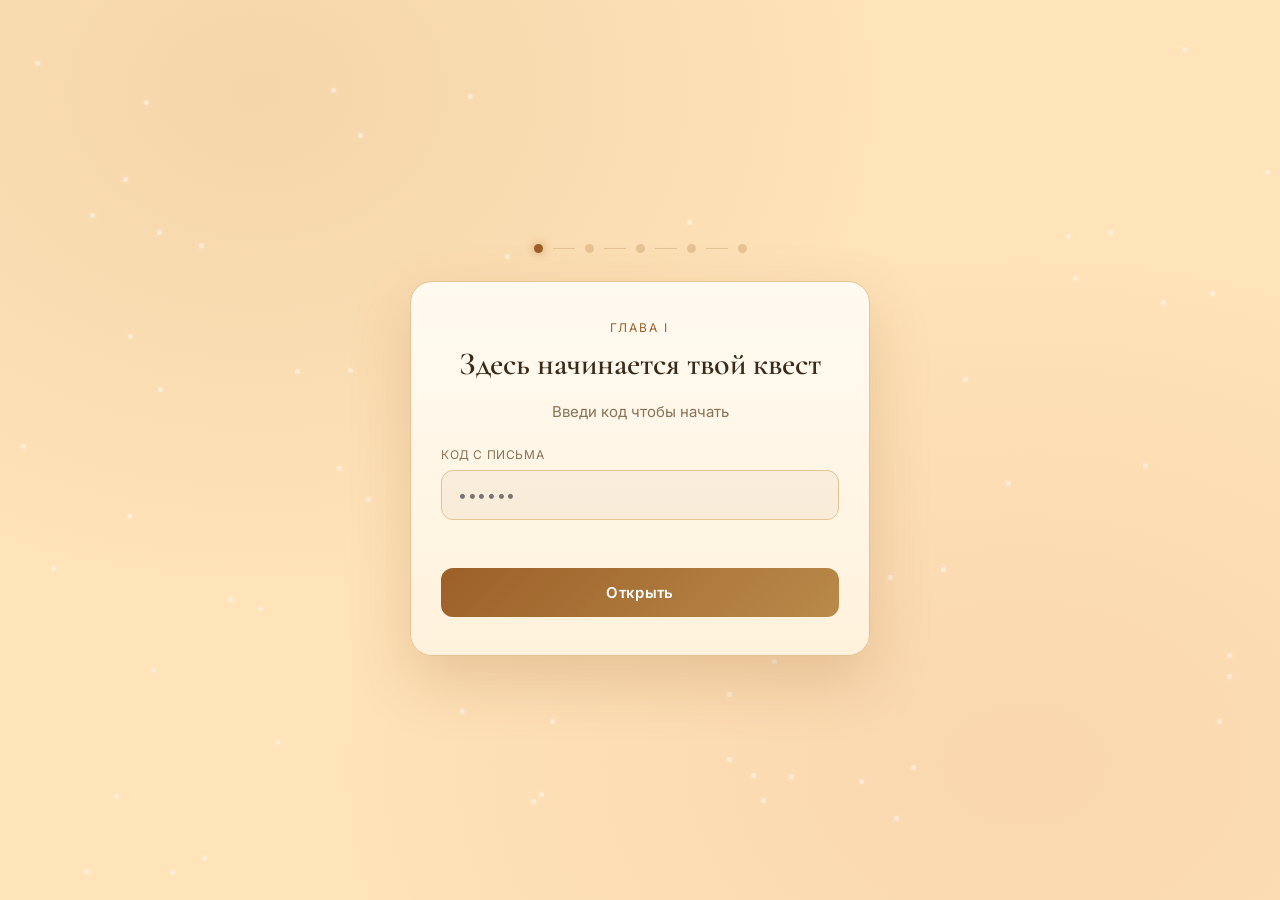
==== index.html @ 98036f01 "Add usedCode1 tracking and improve code verification" ====
<!DOCTYPE html>
<html lang="ru">
<head>
<meta charset="UTF-8">
<meta name="viewport" content="width=device-width, initial-scale=1.0, maximum-scale=1.0, viewport-fit=cover">
<meta name="theme-color" content="#ffe3b9">
<meta name="apple-mobile-web-app-capable" content="yes">
<meta name="apple-mobile-web-app-status-bar-style" content="default">
<meta name="format-detection" content="telephone=no">
<title>RTM gift ent</title>
<link rel="icon" type="image/png" href="d0cc9608-f3a8-438e-83e6-d7ee3111d599-removebg-preview (1).png
">
<link rel="preconnect" href="https://fonts.googleapis.com">
<link href="https://fonts.googleapis.com/css2?family=Cormorant+Garamond:ital,wght@0,500;0,600;1,500&family=Inter:wght@400;500;600&display=swap" rel="stylesheet">
<style>
:root{
  --bg-deep:#ffe3b9;
  --bg-panel:#fffaf1;
  --bg-panel-2:#fff2dc;
  --line:#e6c393;
  --gold:#9c5f28;
  --gold-soft:#7a4a1e;
  --cream:#3a2a1a;
  --rose:#c9694f;
  --muted:#8a7256;
  --error:#b8433c;
  --success:#3f8f66;
  --font-display:'Cormorant Garamond', serif;
  --font-body:'Inter', sans-serif;
}
*{margin:0;padding:0;box-sizing:border-box;}
html,body{height:100%;}
body{
  font-family:var(--font-body);
  background:
    radial-gradient(ellipse at 20% 10%, rgba(156,95,40,.10), transparent 45%),
    radial-gradient(ellipse at 80% 85%, rgba(201,105,79,.10), transparent 50%),
    var(--bg-deep);
  color:var(--cream);
  min-height:100vh;
  min-height:100dvh;
  overflow-x:hidden;
  position:relative;
  -webkit-tap-highlight-color:transparent;
  -webkit-font-smoothing:antialiased;
  overscroll-behavior-y:none;
}
.stars{ position:fixed; inset:0; pointer-events:none; z-index:0; }
.stars span{
  position:absolute; width:5px;height:5px; background:#fffaf1; border-radius:50%;
  opacity:.5; box-shadow:0 0 6px rgba(255,250,241,.9); animation:twinkle 7s ease-in-out infinite;
}
@keyframes twinkle{ 0%,100%{opacity:.2;} 50%{opacity:.95;} }
.stage{
  position:relative; z-index:1; min-height:100vh; min-height:100dvh;
  display:flex; flex-direction:column; align-items:center; justify-content:center;
  padding:calc(32px + env(safe-area-inset-top)) calc(18px + env(safe-area-inset-right))
          calc(32px + env(safe-area-inset-bottom)) calc(18px + env(safe-area-inset-left));
}
.screen{
  width:100%; max-width:460px; display:none; opacity:0; transform:translateY(14px);
  transition:opacity .5s ease, transform .5s ease;
}
.screen.active{ display:block; opacity:1; transform:translateY(0); }
.card{
  background:linear-gradient(180deg, var(--bg-panel), var(--bg-panel-2));
  border:1px solid var(--line); border-radius:22px; padding:38px 30px; text-align:center;
  box-shadow:0 25px 60px rgba(156,95,40,.22);
}
.eyebrow{
  font-family:var(--font-body); font-size:12px; letter-spacing:.18em; text-transform:uppercase;
  color:var(--gold); margin-bottom:10px;
}
h1{
  font-family:var(--font-display); font-weight:600; font-size:32px; line-height:1.2;
  margin-bottom:16px; color:var(--cream);
}
p{ font-size:15px; line-height:1.65; color:var(--muted); }
.lead{ color:var(--cream); font-size:16px; margin-bottom:22px; }
.constellation{ display:flex; align-items:center; justify-content:center; gap:10px; margin-bottom:28px; }
.constellation .node{
  width:9px;height:9px; border-radius:50%; background:var(--line);
  transition:background .4s ease, box-shadow .4s ease;
}
.constellation .node.done{ background:var(--gold); box-shadow:0 0 10px rgba(156,95,40,.55); }
.constellation .link{ width:22px;height:1px; background:var(--line); transition:background .4s ease; }
.constellation .link.done{ background:var(--gold); }
.field{ margin-top:22px; text-align:left; }
label{
  display:block; font-size:12px; letter-spacing:.05em; color:var(--muted);
  margin-bottom:8px; text-transform:uppercase;
}
input[type=text]{
  width:100%; padding:14px 16px; border-radius:12px; border:1px solid var(--line);
  background:rgba(156,95,40,.06); color:var(--cream); font-family:var(--font-body);
  font-size:16px; letter-spacing:.04em; outline:none; -webkit-appearance:none; appearance:none;
  touch-action:manipulation; transition:border-color .2s ease, box-shadow .2s ease;
}
input[type=text]:focus{ border-color:var(--gold); box-shadow:0 0 0 3px rgba(156,95,40,.18); }
input[type=text].shake{ animation:shake .4s ease; border-color:var(--error); }
@keyframes shake{ 0%,100%{transform:translateX(0);} 25%{transform:translateX(-6px);} 75%{transform:translateX(6px);} }
.hint-error{ margin-top:10px; font-size:13px; color:var(--error); min-height:16px; }
button{
  width:100%; padding:15px; margin-top:22px; border:none; border-radius:12px;
  font-family:var(--font-body); font-weight:600; font-size:15px; letter-spacing:.02em; cursor:pointer;
  -webkit-appearance:none; appearance:none; touch-action:manipulation;
  background:linear-gradient(135deg, var(--gold), #b98a4a); color:#ffffff;
  transition:transform .2s ease, box-shadow .2s ease, opacity .2s ease;
}
button:active{ transform:scale(.98); }
@media (hover:hover) and (pointer:fine){
  button:hover{ transform:translateY(-1px); box-shadow:0 10px 24px rgba(156,95,40,.22); }
}
button:disabled{ opacity:.4; cursor:not-allowed; transform:none; box-shadow:none; }
button.ghost{ background:transparent; border:1px solid var(--line); color:var(--muted); font-weight:500; }
@media (hover:hover) and (pointer:fine){
  button.ghost:hover{ border-color:var(--gold); color:var(--gold-soft); box-shadow:none; }
}
button.text-link{
  width:auto; background:none; padding:6px 0; margin-top:14px; font-size:12px;
  letter-spacing:.05em; text-transform:uppercase; color:var(--muted);
  text-decoration:underline; text-underline-offset:3px;
}
@media (hover:hover) and (pointer:fine){
  button.text-link:hover{ color:var(--gold-soft); transform:none; box-shadow:none; }
}
.question{ text-align:left; margin-top:22px; padding-top:18px; border-top:1px solid var(--line); }
.question:first-of-type{ border-top:none; padding-top:0; }
.question .q-text{ font-family:var(--font-display); font-size:19px; color:var(--cream); margin-bottom:12px; }
.option{
  display:flex; align-items:center; gap:10px; padding:13px 14px; border-radius:10px;
  border:1px solid var(--line); margin-bottom:8px; cursor:pointer; touch-action:manipulation;
  transition:border-color .2s ease, background .2s ease;
}
@media (hover:hover) and (pointer:fine){ .option:hover{ border-color:var(--gold); } }
.option input{ accent-color:var(--gold); width:19px; height:19px; flex-shrink:0; }
.option.selected{ border-color:var(--gold); background:rgba(156,95,40,.10); }
.option span{ font-size:14px; color:var(--cream); }
.timer{ display:flex; justify-content:center; gap:14px; margin:26px 0 6px; }
.timer .unit{ min-width:64px; }
.timer .num{
  font-family:var(--font-display); font-size:34px; color:var(--gold-soft); font-variant-numeric:tabular-nums;
}
.timer .label{
  font-size:10px; letter-spacing:.1em; text-transform:uppercase; color:var(--muted); margin-top:2px;
}
.admin-toggle{ margin-top:26px; padding-top:18px; border-top:1px solid var(--line); }
.score-badge{
  display:inline-block; margin:6px 0 18px; padding:6px 16px; border-radius:999px;
  border:1px solid var(--gold); color:var(--gold-soft); font-size:13px; letter-spacing:.04em;
}
.hidden{display:none !important;}
.footnote{ margin-top:18px; font-size:11px; color:var(--line); }

.achv-counter{
  position:fixed; top:calc(14px + env(safe-area-inset-top)); right:14px; z-index:5;
  display:flex; align-items:center; gap:6px; padding:7px 13px; border-radius:999px;
  background:rgba(255,250,241,.75); border:1px solid var(--line); backdrop-filter:blur(6px);
  font-size:12px; letter-spacing:.03em; color:var(--gold-soft); font-weight:600;
  box-shadow:0 6px 18px rgba(156,95,40,.14); opacity:0; transform:translateY(-6px);
  transition:opacity .4s ease, transform .4s ease; cursor:pointer; touch-action:manipulation;
}
.achv-counter.show{ opacity:1; transform:translateY(0); }
@media (hover:hover) and (pointer:fine){ .achv-counter:hover{ border-color:var(--gold); } }
.achv-overlay{
  position:fixed; inset:0; z-index:50; display:flex; align-items:center; justify-content:center;
  padding:20px calc(20px + env(safe-area-inset-right)) calc(20px + env(safe-area-inset-bottom)) calc(20px + env(safe-area-inset-left));
  background:rgba(20,12,4,.6); backdrop-filter:blur(4px); opacity:0; pointer-events:none;
  transition:opacity .4s ease;
}
.achv-overlay.active{ opacity:1; pointer-events:auto; }
.achv-card{
  width:100%; max-width:360px; background:linear-gradient(180deg, var(--bg-panel), var(--bg-panel-2));
  border:1px solid var(--line); border-radius:24px; padding:24px 22px 28px; text-align:center;
  box-shadow:0 35px 80px rgba(0,0,0,.4); transform:scale(.35) translateY(70px) rotate(-8deg); opacity:0;
  transition:transform .65s cubic-bezier(.34,1.56,.64,1), opacity .5s ease; max-height:88vh; overflow-y:auto;
}
.achv-overlay.active .achv-card{ transform:scale(1) translateY(0) rotate(0deg); opacity:1; }
.achv-photo-wrap{
  width:100%; border-radius:16px; overflow:hidden; border:1px solid var(--line); margin-bottom:16px;
  box-shadow:0 14px 34px rgba(156,95,40,.28); transform:scale(1.08);
  animation:achvPhotoIn .7s cubic-bezier(.34,1.56,.64,1) .15s both;
}
@keyframes achvPhotoIn{ 0%{transform:scale(1.3); filter:brightness(1.4);} 100%{transform:scale(1); filter:brightness(1);} }
.achv-photo-wrap img{ width:100%; display:block; }
.achv-icon{ font-size:46px; margin-bottom:10px; animation:achvPop .7s cubic-bezier(.34,1.56,.64,1) .15s both; }
@keyframes achvPop{
  0%{transform:scale(0) rotate(-25deg); opacity:0;}
  60%{transform:scale(1.25) rotate(10deg); opacity:1;}
  100%{transform:scale(1) rotate(0); opacity:1;}
}
.achv-eyebrow{ font-size:11px; letter-spacing:.18em; text-transform:uppercase; color:var(--gold); margin-bottom:8px; }
.achv-title{ font-family:var(--font-display); font-weight:600; font-size:24px; color:var(--cream); margin-bottom:10px; }
.achv-desc{ font-size:14px; line-height:1.6; color:var(--muted); margin-bottom:4px; }
.achv-card button{ margin-top:20px; }
.achv-gallery-card{
  width:100%; max-width:400px; background:linear-gradient(180deg, var(--bg-panel), var(--bg-panel-2));
  border:1px solid var(--line); border-radius:24px; padding:26px 22px 22px; text-align:left;
  box-shadow:0 35px 80px rgba(0,0,0,.4); transform:scale(.9) translateY(20px); opacity:0;
  transition:transform .4s cubic-bezier(.34,1.56,.64,1), opacity .35s ease; max-height:85vh; overflow-y:auto;
}
.achv-overlay.active .achv-gallery-card{ transform:scale(1) translateY(0); opacity:1; }
.achv-gallery-head{ text-align:center; margin-bottom:18px; }
.achv-gallery-head .achv-eyebrow{ margin-bottom:6px; }
.achv-gallery-head h2{ font-family:var(--font-display); font-weight:600; font-size:24px; color:var(--cream); }
.achv-gallery-list{ display:flex; flex-direction:column; gap:10px; }
.achv-row{
  display:flex; align-items:center; gap:13px; padding:12px 13px; border-radius:14px;
  border:1px solid var(--line); background:rgba(156,95,40,.05);
}
.achv-row.locked{ opacity:.5; }
.achv-row-media{
  width:46px; height:46px; border-radius:12px; flex-shrink:0; display:flex; align-items:center;
  justify-content:center; font-size:22px; background:rgba(156,95,40,.10); border:1px solid var(--line);
  overflow:hidden;
}
.achv-row-media img{ width:100%; height:100%; object-fit:cover; }
.achv-row-text{ flex:1; min-width:0; }
.achv-row-title{ font-size:14px; font-weight:600; color:var(--cream); margin-bottom:2px; }
.achv-row-desc{ font-size:12px; line-height:1.4; color:var(--muted); }
.achv-row-check{ font-size:16px; flex-shrink:0; }
.achv-gallery-card button{ margin-top:20px; }

@media (max-width:400px){
  .card{ padding:30px 20px; }
  .stage{
    padding-left:calc(12px + env(safe-area-inset-left));
    padding-right:calc(12px + env(safe-area-inset-right));
  }
  h1{ font-size:27px; }
  .timer{ gap:8px; }
  .timer .unit{ min-width:52px; }
  .timer .num{ font-size:27px; }
}
@supports (padding: max(0px)){
  .stage{ padding-bottom:max(32px, calc(24px + env(safe-area-inset-bottom))); }
}
</style>
</head>
<body>

<div class="stars" id="stars"></div>

<div class="achv-counter" id="achv-counter" onclick="openAchvGallery()">🏆 <span id="achv-counter-text">0/4</span></div>

<div class="achv-overlay" id="achv-overlay">
  <div class="achv-card">
    <div class="achv-eyebrow">Ачивка получена</div>
    <div class="achv-photo-wrap hidden" id="achv-photo-wrap">
      <img id="achv-photo" src="" alt="">
    </div>
    <div class="achv-icon hidden" id="achv-icon"></div>
    <div class="achv-title" id="achv-title"></div>
    <div class="achv-desc" id="achv-desc"></div>
    <button onclick="continueAchievement()">Продолжить</button>
  </div>
</div>

<div class="achv-overlay" id="achv-gallery-overlay">
  <div class="achv-gallery-card">
    <div class="achv-gallery-head">
      <div class="achv-eyebrow">Твои ачивки</div>
      <h2 id="achv-gallery-count">0 из 4</h2>
    </div>
    <div class="achv-gallery-list" id="achv-gallery-list"></div>
    <button class="ghost" onclick="closeAchvGallery()">Закрыть</button>
  </div>
</div>

<div class="stage">

  <div class="constellation" id="constellation"></div>

  <div class="screen" id="screen-code1">
    <div class="card">
      <div class="eyebrow">Глава I</div>
      <h1>Здесь начинается твой квест</h1>
      <p>Введи код чтобы начать</p>
      <div class="field">
        <label for="input-code1">КОД С ПИСЬМА</label>
        <input type="text" id="input-code1" autocomplete="off" placeholder="••••••">
      </div>
      <div class="hint-error" id="error-code1"></div>
      <button onclick="submitCode1()">Открыть</button>
    </div>
  </div>

  <div class="screen" id="screen-quiz1">
    <div class="card">
      <div class="eyebrow">Глава II</div>
      <h1>Первое испытание</h1>
      <p class="lead">Отвечай честно — вселенная считает.</p>
      <div id="quiz1-questions"></div>
      <div class="hint-error" id="error-quiz1"></div>
      <button id="quiz1-submit-btn" onclick="submitQuiz('quiz1')">Ответить</button>
    </div>
  </div>

  <div class="screen" id="screen-quiz1-fail">
    <div class="card">
      <div class="eyebrow">Глава II · Итог</div>
      <h1>Почти получилось</h1>
      <div class="score-badge" id="quiz1-score-fail"></div>
      <p>Судьба любит настойчивых. Попробуй ещё раз.</p>
      <button onclick="retryQuiz('quiz1')">Попробовать снова</button>
    </div>
  </div>

  <div class="screen" id="screen-quiz1-success">
    <div class="card">
      <div class="eyebrow">Глава III</div>
      <h1>Ты справилась ✨</h1>
      <div class="score-badge" id="quiz1-score-success"></div>
      <p id="gift1-text">Первый подарок уже твой. Загляни в [СЮДА ОПИСАНИЕ ПЕРВОГО ПОДАРКА].</p>
      <div class="field">
        <label for="input-code2">Хочешь узнать, что дальше? Введи второй код</label>
        <input type="text" id="input-code2" autocomplete="off" placeholder="••••••">
      </div>
      <div class="hint-error" id="error-code2"></div>
      <button onclick="submitCode2()">Продолжить</button>
    </div>
  </div>

  <div class="screen" id="screen-lock">
    <div class="card">
      <div class="eyebrow">Глава IV</div>
      <h1>Второй подарок ждёт своего часа</h1>
      <p>Время — тоже часть подарка. Возвращайся, когда звёзды сойдутся:</p>
      <div class="timer" id="timer">
        <div class="unit"><div class="num" id="t-days">00</div><div class="label">дней</div></div>
        <div class="unit"><div class="num" id="t-hours">00</div><div class="label">часов</div></div>
        <div class="unit"><div class="num" id="t-min">00</div><div class="label">минут</div></div>
        <div class="unit"><div class="num" id="t-sec">00</div><div class="label">секунд</div></div>
      </div>
      <div class="admin-toggle">
        <button class="text-link" onclick="toggleAdminField()">У меня есть особый код</button>
        <div id="admin-field" class="hidden">
          <div class="field">
            <input type="text" id="input-admin" autocomplete="off" placeholder="Особый код">
          </div>
          <div class="hint-error" id="error-admin"></div>
          <button class="ghost" onclick="submitAdmin()">Снять блокировку</button>
        </div>
      </div>
    </div>
  </div>

  <div class="screen" id="screen-quiz2">
    <div class="card">
      <div class="eyebrow">Глава V</div>
      <h1>Финальное испытание</h1>
      <p class="lead">Последний шаг перед финалом.</p>
      <div id="quiz2-questions"></div>
      <div class="hint-error" id="error-quiz2"></div>
      <button id="quiz2-submit-btn" onclick="submitQuiz('quiz2')">Ответить</button>
    </div>
  </div>

  <div class="screen" id="screen-quiz2-fail">
    <div class="card">
      <div class="eyebrow">Глава V · Итог</div>
      <h1>Ещё чуть-чуть</h1>
      <div class="score-badge" id="quiz2-score-fail"></div>
      <p>Финал уже так близко. Попробуй снова.</p>
      <button onclick="retryQuiz('quiz2')">Попробовать снова</button>
    </div>
  </div>

  <div class="screen" id="screen-final">
    <div class="card">
      <div class="eyebrow">Финал</div>
      <h1>С юбилеем, любовь моя 🤍</h1>
      <div class="score-badge" id="quiz2-score-final"></div>
      <p id="gift2-text">[СЮДА ОПИСАНИЕ ВТОРОГО ПОДАРКА — что она получает и где его найти]</p>
      <p class="footnote">Квест пройден полностью.</p>
    </div>
  </div>

</div>

<script>
const CONFIG = {
  CODE1: ["rT7iuX", "pG2clH", "zW8xwC", "qW1wcU","1"],
  CODE2: "2",
  ADMIN_CODE: "boobs",
  PASS_THRESHOLD: 0.8,
  LOCK_DAYS: 30,
  GIFT1_TEXT: "Первый подарок уже твой. перейди по ссылке тут будет ссылка на видеоподсказку].",
  GIFT2_TEXT: "[СЮДА ОПИСАНИЕ ВТОРОГО ПОДАРКА — что она получает и где его найти]",
  QUIZ1: [
    { q: "Мой любимый фильм?", options: ["Залечь на дно в Брюгге", "В это Вендетта", "Константин", "Скоростной поезд"], correct: 0 },
    { q: "тут я скрою вопрос от глаз вадима?", options: ["-16", "-30", "16", "30"], correct: 0 },
    { q: "ПЛЕЙСХОЛДЕ", options: ["ПЛЕЙСХОЛДЕР A", "ПЛЕЙСХОЛДЕР B", "ПЛЕЙСХОЛДЕР C", "ПЛЕЙСХОЛДЕР D"], correct: 0 },
    { q: "ПЛЕЙСХОЛД", options: ["ПЛЕЙСХОЛДЕР A", "ПЛЕЙСХОЛДЕР B", "ПЛЕЙСХОЛДЕР C", "ПЛЕЙСХОЛДЕР D"], correct: 0 },
    { q: "ПЛЕЙСХОЛ", options: ["ПЛЕЙСХОЛДЕР A", "ПЛЕЙСХОЛДЕР B", "ПЛЕЙСХОЛДЕР C", "ПЛЕЙСХОЛДЕР D"], correct: 0 }
  ],
  QUIZ2: [
    { q: "ПЛЕЙСХО?", options: ["ПЛЕЙСХОЛДЕР A", "ПЛЕЙСХОЛДЕР B", "ПЛЕЙСХОЛДЕР C", "ПЛЕЙСХОЛДЕР D"], correct: 0 },
    { q: "ПЛЕЙСХОР?", options: ["ПЛЕЙСХОЛДЕР A", "ПЛЕЙСХОЛДЕР B", "ПЛЕЙСХОЛДЕР C", "ПЛЕЙСХОЛДЕР D"], correct: 0 },
    { q: "ПЛЕЙСХДЕР", options: ["ПЛЕЙСХОЛДЕР A", "ПЛЕЙСХОЛДЕР B", "ПЛЕЙСХОЛДЕР C", "ПЛЕЙСХОЛДЕР D"], correct: 0 }
  ]
};

// photo: путь к файлу — если указан, вместо иконки показывается фотокарточка
const ACHIEVEMENTS = {
  code1: { title: "Квест начался", desc: "Ты нашла первый секретный код и открыла дверь в историю", icon: "💌", photo: "photo1.jpg" },
  quiz1: { title: "Испытание пройдено", desc: "Первый тест позади — вселенная впечатлена", icon: "🧠", photo: "photo2.jpg" },
  code2: { title: "Второй код найден", desc: "Путь ко второму подарку открыт", icon: "🔑", photo: "photo3.jpg" },
  quiz2: { title: "Финальное испытание", desc: "Ты прошла квест до самого конца", icon: "👑", photo: "" }
};
const ACHV_ORDER = ["code1","quiz1","code2","quiz2"];

(function initStars(){
  const wrap = document.getElementById('stars');
  const count = window.innerWidth < 500 ? 40 : 70;
  for(let i=0;i<count;i++){
    const s = document.createElement('span');
    s.style.left = Math.random()*100 + '%';
    s.style.top = Math.random()*100 + '%';
    s.style.animationDelay = (Math.random()*4) + 's';
    wrap.appendChild(s);
  }
})();

const STORAGE_KEY = 'rtm_gift_state_v1';
function loadState(){
  try{
    const raw = localStorage.getItem(STORAGE_KEY);
    if(!raw) return defaultState();
    return Object.assign(defaultState(), JSON.parse(raw));
  }catch(e){ return defaultState(); }
}
function defaultState(){
  return {
    code1Verified:false, quiz1Passed:false, quiz1LastScore:null,
    code2Verified:false, unlockTimestamp:null, adminOverride:false,
    quiz2Passed:false, quiz2LastScore:null,
    usedCode1:null,
    achievements:{ code1:false, quiz1:false, code2:false, quiz2:false }
  };
}
function saveState(state){ localStorage.setItem(STORAGE_KEY, JSON.stringify(state)); }
let state = loadState();

(function checkResetParam(){
  const params = new URLSearchParams(window.location.search);
  if(params.get('reset') === '1'){
    localStorage.removeItem(STORAGE_KEY);
    state = defaultState();
    window.history.replaceState({}, '', window.location.pathname);
  }
})();

const SCREENS = ['screen-code1','screen-quiz1','screen-quiz1-fail','screen-quiz1-success',
                  'screen-lock','screen-quiz2','screen-quiz2-fail','screen-final'];
function showScreen(id){
  SCREENS.forEach(s=>{ document.getElementById(s).classList.remove('active'); });
  document.getElementById(id).classList.add('active');
}
function stageIndex(){
  if(!state.code1Verified) return 0;
  if(!state.quiz1Passed) return 1;
  if(!state.code2Verified) return 2;
  if(!isUnlocked()) return 3;
  if(!state.quiz2Passed) return 4;
  return 5;
}
function renderConstellation(){
  const total = 5;
  const done = stageIndex();
  const el = document.getElementById('constellation');
  el.innerHTML = '';
  for(let i=0;i<total;i++){
    const node = document.createElement('div');
    node.className = 'node' + (i < done ? ' done' : (i===done ? ' done' : ''));
    el.appendChild(node);
    if(i < total-1){
      const link = document.createElement('div');
      link.className = 'link' + (i < done ? ' done' : '');
      el.appendChild(link);
    }
  }
}
function isUnlocked(){
  if(state.adminOverride) return true;
  if(!state.unlockTimestamp) return false;
  return Date.now() >= state.unlockTimestamp;
}
function render(){
  renderConstellation();
  const idx = stageIndex();
  if(idx === 0){ showScreen('screen-code1'); }
  else if(idx === 1){ buildQuiz('quiz1', CONFIG.QUIZ1, 'quiz1-questions'); showScreen('screen-quiz1'); }
  else if(idx === 2){
    document.getElementById('quiz1-score-success').textContent = 'Результат: ' + Math.round(state.quiz1LastScore*100) + '%';
    document.getElementById('gift1-text').textContent = CONFIG.GIFT1_TEXT;
    showScreen('screen-quiz1-success');
  } else if(idx === 3){ showScreen('screen-lock'); startTimerLoop(); }
  else if(idx === 4){ buildQuiz('quiz2', CONFIG.QUIZ2, 'quiz2-questions'); showScreen('screen-quiz2'); }
  else if(idx === 5){
    document.getElementById('quiz2-score-final').textContent = 'Результат: ' + Math.round(state.quiz2LastScore*100) + '%';
    document.getElementById('gift2-text').textContent = CONFIG.GIFT2_TEXT;
    showScreen('screen-final');
  }
}

function normalize(v){ return (v||'').trim().toLowerCase(); }

function submitCode1(){
  const input = document.getElementById('input-code1');
  const errorEl = document.getElementById('error-code1');
  const validCodes = CONFIG.CODE1.map(normalize);
  const typed = normalize(input.value);
  if(validCodes.includes(typed)){
    state.code1Verified = true;
    state.usedCode1 = typed;
    saveState(state);
    errorEl.textContent = '';
    unlockAndShow('code1', render);
  } else {
    errorEl.textContent = 'Неверный код. Попробуй ещё раз.';
    input.classList.remove('shake');
    void input.offsetWidth;
    input.classList.add('shake');
  }
}

function submitCode2(){
  const input = document.getElementById('input-code2');
  const errorEl = document.getElementById('error-code2');
  const typed = normalize(input.value);
  const validCodes = CONFIG.CODE1.map(normalize).filter(c => c !== state.usedCode1);
  if(validCodes.includes(typed)){
    state.code2Verified = true;
    if(!state.unlockTimestamp){ state.unlockTimestamp = Date.now() + CONFIG.LOCK_DAYS*24*60*60*1000; }
    saveState(state);
    errorEl.textContent = '';
    unlockAndShow('code2', render);
  } else {
    errorEl.textContent = 'Неверный код. Попробуй ещё раз.';
    input.classList.remove('shake');
    void input.offsetWidth;
    input.classList.add('shake');
  }
}

let quizProgress = { quiz1: 0, quiz2: 0 };
let quizAnswers  = { quiz1: {}, quiz2: {} };

function buildQuiz(key, questions, containerId){
  const container = document.getElementById(containerId);
  container.innerHTML = '';
  const qi = quizProgress[key];
  const item = questions[qi];
  const qDiv = document.createElement('div');
  qDiv.className = 'question';
  const qText = document.createElement('div');
  qText.className = 'q-text';
  qText.textContent = 'Вопрос ' + (qi+1) + ' из ' + questions.length + '. ' + item.q;
  qDiv.appendChild(qText);
  item.options.forEach((opt, oi)=>{
    const label = document.createElement('label');
    label.className = 'option';
    if(quizAnswers[key][qi] === oi) label.classList.add('selected');
    label.innerHTML =
      '<input type="radio" name="'+key+'-q'+qi+'" value="'+oi+'"' +
      (quizAnswers[key][qi] === oi ? ' checked' : '') +
      '> <span>'+opt+'</span>';
    label.querySelector('input').addEventListener('change', ()=>{
      qDiv.querySelectorAll('.option').forEach(o=>o.classList.remove('selected'));
      label.classList.add('selected');
      quizAnswers[key][qi] = oi;
    });
    qDiv.appendChild(label);
  });
  container.appendChild(qDiv);
  const btn = document.getElementById(key + '-submit-btn');
  if(btn){ btn.textContent = (qi === questions.length - 1) ? 'Ответить' : 'Далее'; }
}

function submitQuiz(key){
  const questions = key === 'quiz1' ? CONFIG.QUIZ1 : CONFIG.QUIZ2;
  const errorId = key === 'quiz1' ? 'error-quiz1' : 'error-quiz2';
  const containerId = key === 'quiz1' ? 'quiz1-questions' : 'quiz2-questions';
  const errorEl = document.getElementById(errorId);
  const qi = quizProgress[key];
  if(quizAnswers[key][qi] === undefined){
    errorEl.textContent = 'Выбери один из вариантов ответа.';
    return;
  }
  errorEl.textContent = '';
  if(qi < questions.length - 1){
    quizProgress[key] = qi + 1;
    buildQuiz(key, questions, containerId);
    return;
  }
  let correctCount = 0;
  questions.forEach((item, idx)=>{ if(quizAnswers[key][idx] === item.correct) correctCount++; });
  const score = correctCount / questions.length;
  const passed = score >= CONFIG.PASS_THRESHOLD;
  if(key === 'quiz1'){
    state.quiz1LastScore = score;
    if(passed){ state.quiz1Passed = true; saveState(state); unlockAndShow('quiz1', render); }
    else {
      saveState(state);
      document.getElementById('quiz1-score-fail').textContent =
        'Результат: ' + Math.round(score*100) + '%  (нужно ' + Math.round(CONFIG.PASS_THRESHOLD*100) + '%)';
      showScreen('screen-quiz1-fail');
    }
  } else {
    state.quiz2LastScore = score;
    if(passed){ state.quiz2Passed = true; saveState(state); unlockAndShow('quiz2', render); }
    else {
      saveState(state);
      document.getElementById('quiz2-score-fail').textContent =
        'Результат: ' + Math.round(score*100) + '%  (нужно ' + Math.round(CONFIG.PASS_THRESHOLD*100) + '%)';
      showScreen('screen-quiz2-fail');
    }
  }
}

function retryQuiz(key){
  quizProgress[key] = 0;
  quizAnswers[key] = {};
  if(key === 'quiz1'){ buildQuiz('quiz1', CONFIG.QUIZ1, 'quiz1-questions'); showScreen('screen-quiz1'); }
  else { buildQuiz('quiz2', CONFIG.QUIZ2, 'quiz2-questions'); showScreen('screen-quiz2'); }
}

let timerInterval = null;
function startTimerLoop(){
  if(timerInterval) clearInterval(timerInterval);
  updateTimer();
  timerInterval = setInterval(()=>{
    updateTimer();
    if(isUnlocked()){ clearInterval(timerInterval); render(); }
  }, 1000);
}
function updateTimer(){
  const remaining = Math.max(0, state.unlockTimestamp - Date.now());
  const days = Math.floor(remaining / 86400000);
  const hours = Math.floor((remaining % 86400000) / 3600000);
  const mins = Math.floor((remaining % 3600000) / 60000);
  const secs = Math.floor((remaining % 60000) / 1000);
  document.getElementById('t-days').textContent = String(days).padStart(2,'0');
  document.getElementById('t-hours').textContent = String(hours).padStart(2,'0');
  document.getElementById('t-min').textContent = String(mins).padStart(2,'0');
  document.getElementById('t-sec').textContent = String(secs).padStart(2,'0');
}

function toggleAdminField(){ document.getElementById('admin-field').classList.toggle('hidden'); }
function submitAdmin(){
  const input = document.getElementById('input-admin');
  const errorEl = document.getElementById('error-admin');
  if(normalize(input.value) === normalize(CONFIG.ADMIN_CODE)){
    state.adminOverride = true;
    saveState(state);
    if(timerInterval) clearInterval(timerInterval);
    errorEl.textContent = '';
    render();
  } else { errorEl.textContent = 'Неверный код.'; }
}

let pendingAchvContinue = null;
function updateAchvCounter(){
  const earned = ACHV_ORDER.filter(id => state.achievements[id]).length;
  document.getElementById('achv-counter-text').textContent = earned + '/' + ACHV_ORDER.length;
  document.getElementById('achv-counter').classList.toggle('show', earned > 0);
}
function showAchievement(id, onContinue){
  const def = ACHIEVEMENTS[id];
  if(!def){ if(onContinue) onContinue(); return; }
  document.getElementById('achv-title').textContent = def.title;
  document.getElementById('achv-desc').textContent = def.desc;
  const photoWrap = document.getElementById('achv-photo-wrap');
  const iconEl = document.getElementById('achv-icon');
  if(def.photo){
    document.getElementById('achv-photo').src = def.photo;
    photoWrap.classList.remove('hidden');
    iconEl.classList.add('hidden');
  } else {
    photoWrap.classList.add('hidden');
    iconEl.classList.remove('hidden');
    iconEl.textContent = def.icon;
  }
  pendingAchvContinue = onContinue;
  const overlay = document.getElementById('achv-overlay');
  overlay.classList.remove('hidden');
  requestAnimationFrame(()=>{ requestAnimationFrame(()=> overlay.classList.add('active')); });
}
function continueAchievement(){
  const overlay = document.getElementById('achv-overlay');
  overlay.classList.remove('active');
  const cb = pendingAchvContinue;
  pendingAchvContinue = null;
  setTimeout(()=>{ overlay.classList.add('hidden'); if(cb) cb(); }, 380);
}
function unlockAndShow(id, onContinue){
  const alreadyEarned = !!state.achievements[id];
  state.achievements[id] = true;
  saveState(state);
  updateAchvCounter();
  if(alreadyEarned){ if(onContinue) onContinue(); return; }
  showAchievement(id, onContinue);
}

function renderAchvGallery(){
  const list = document.getElementById('achv-gallery-list');
  list.innerHTML = '';
  ACHV_ORDER.forEach(id=>{
    const def = ACHIEVEMENTS[id];
    const earned = !!state.achievements[id];
    const row = document.createElement('div');
    row.className = 'achv-row' + (earned ? '' : ' locked');
    const media = document.createElement('div');
    media.className = 'achv-row-media';
    if(earned && def.photo){
      const img = document.createElement('img');
      img.src = def.photo;
      img.alt = '';
      media.appendChild(img);
    } else if(earned){ media.textContent = def.icon; }
    else { media.textContent = '🔒'; }
    const text = document.createElement('div');
    text.className = 'achv-row-text';
    const title = document.createElement('div');
    title.className = 'achv-row-title';
    title.textContent = earned ? def.title : '???';
    const desc = document.createElement('div');
    desc.className = 'achv-row-desc';
    desc.textContent = earned ? def.desc : 'Ещё не открыто';
    text.appendChild(title);
    text.appendChild(desc);
    const check = document.createElement('div');
    check.className = 'achv-row-check';
    check.textContent = earned ? '✅' : '';
    row.appendChild(media);
    row.appendChild(text);
    row.appendChild(check);
    list.appendChild(row);
  });
  const earnedCount = ACHV_ORDER.filter(id => state.achievements[id]).length;
  document.getElementById('achv-gallery-count').textContent = earnedCount + ' из ' + ACHV_ORDER.length;
}
function openAchvGallery(){
  renderAchvGallery();
  const overlay = document.getElementById('achv-gallery-overlay');
  overlay.classList.remove('hidden');
  requestAnimationFrame(()=>{ requestAnimationFrame(()=> overlay.classList.add('active')); });
}
function closeAchvGallery(){
  const overlay = document.getElementById('achv-gallery-overlay');
  overlay.classList.remove('active');
  setTimeout(()=> overlay.classList.add('hidden'), 350);
}

updateAchvCounter();
render();

document.addEventListener('keydown', (e)=>{
  if(e.key !== 'Enter') return;
  const active = document.activeElement;
  if(active && active.tagName === 'INPUT'){
    if(active.id === 'input-code1') submitCode1();
    if(active.id === 'input-code2') submitCode2();
    if(active.id === 'input-admin') submitAdmin();
  }
});
</script>
</body>
</html>
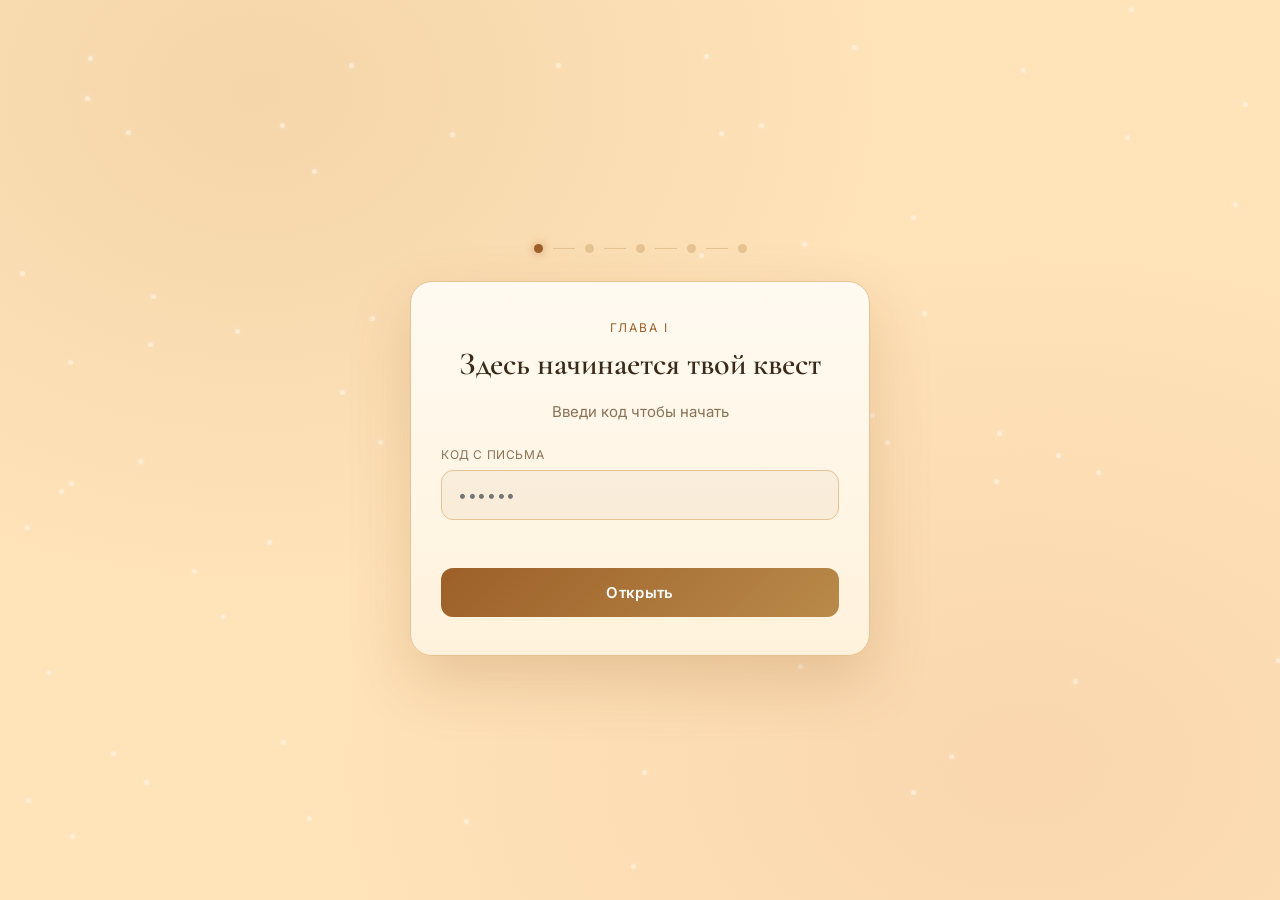
==== commit fcc1d534: "Update index.html" ====
--- a/index.html
+++ b/index.html
@@ -404,7 +404,7 @@
 // photo: путь к файлу — если указан, вместо иконки показывается фотокарточка
 const ACHIEVEMENTS = {
   code1: { title: "Квест начался", desc: "Ты нашла первый секретный код и открыла дверь в историю", icon: "💌", photo: "photo1.jpg" },
-  quiz1: { title: "Испытание пройдено", desc: "Первый тест позади — вселенная впечатлена", icon: "🧠", photo: "photo2.jpg" },
+  quiz1: { title: "Испытание пройдено", desc: "Первый тест позади — вселенная впечатлена", icon: "🧠", photo: "photo2.png" },
   code2: { title: "Второй код найден", desc: "Путь ко второму подарку открыт", icon: "🔑", photo: "photo3.jpg" },
   quiz2: { title: "Финальное испытание", desc: "Ты прошла квест до самого конца", icon: "👑", photo: "" }
 };
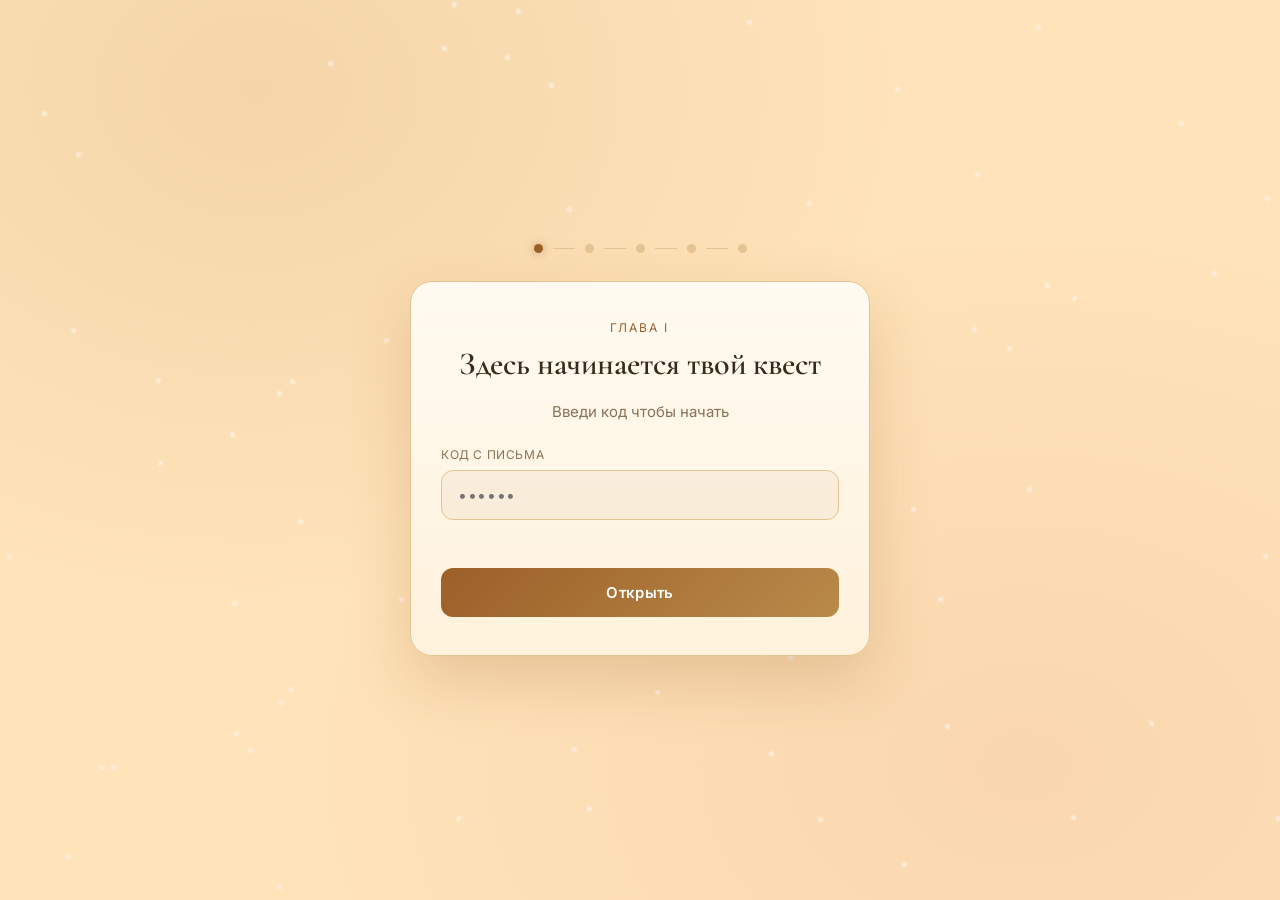
==== commit 1522a422: "Update index.html" ====
--- a/index.html
+++ b/index.html
@@ -289,6 +289,7 @@
     <div class="card">
       <div class="eyebrow">Глава II</div>
       <h1>Первое испытание</h1>
+      <a href="game.html">Мини-игра</a>
       <p class="lead">Отвечай честно — вселенная считает.</p>
       <div id="quiz1-questions"></div>
       <div class="hint-error" id="error-quiz1"></div>
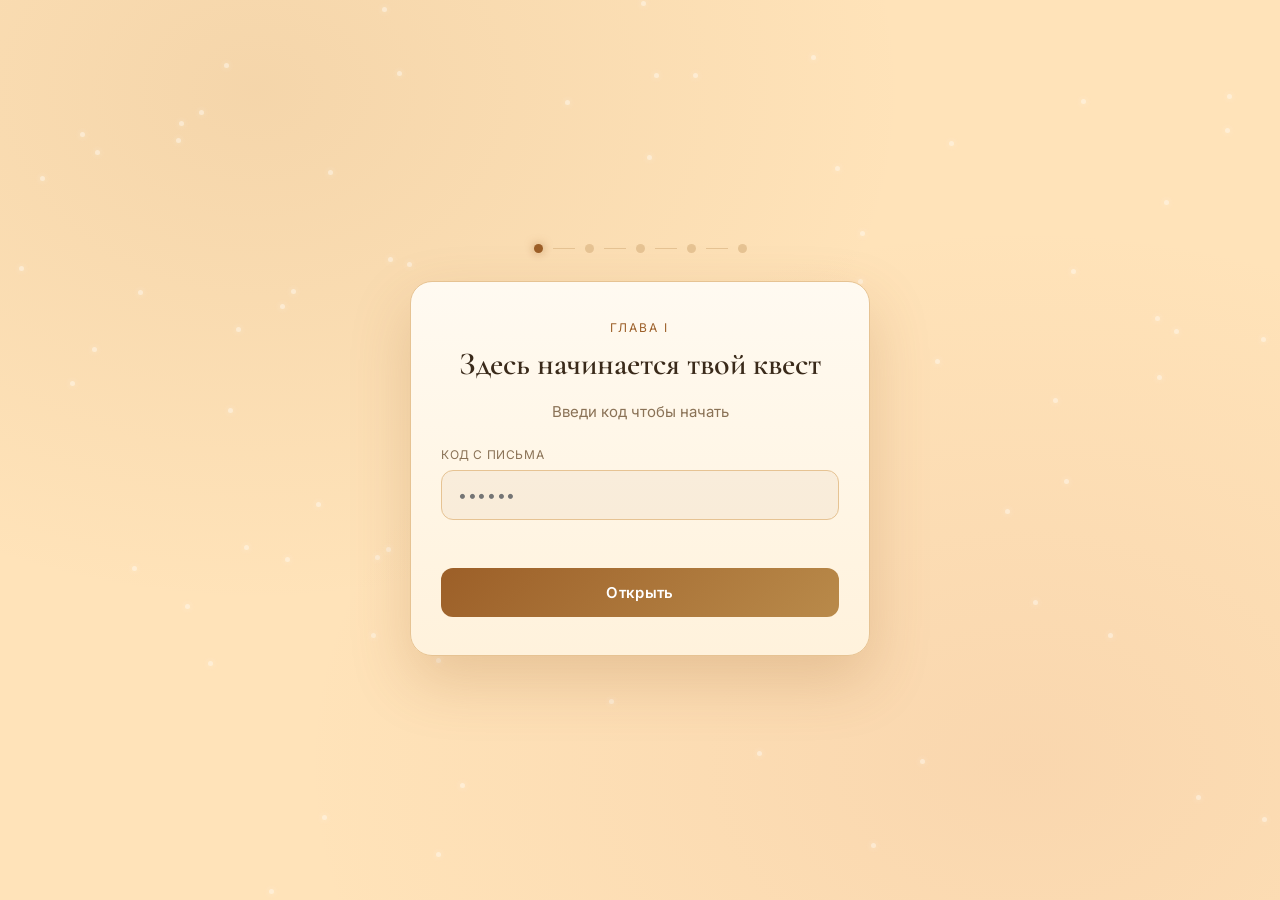
==== commit f4738744: "Update index.html" ====
--- a/index.html
+++ b/index.html
@@ -312,7 +312,7 @@
       <div class="eyebrow">Глава III</div>
       <h1>Ты справилась ✨</h1>
       <div class="score-badge" id="quiz1-score-success"></div>
-      <p id="gift1-text">Первый подарок уже твой. Загляни в [СЮДА ОПИСАНИЕ ПЕРВОГО ПОДАРКА].</p>
+      <p id="gift1-text">Первый подарок уже твой. Загляни в <a href="https://drive.google.com/file/d/1e2ZIeO3JO203kvXvqHRI49w-bcsxi8FL/view?usp=sharing">Cюда</a>.</p>
       <div class="field">
         <label for="input-code2">Хочешь узнать, что дальше? Введи второй код</label>
         <input type="text" id="input-code2" autocomplete="off" placeholder="••••••">
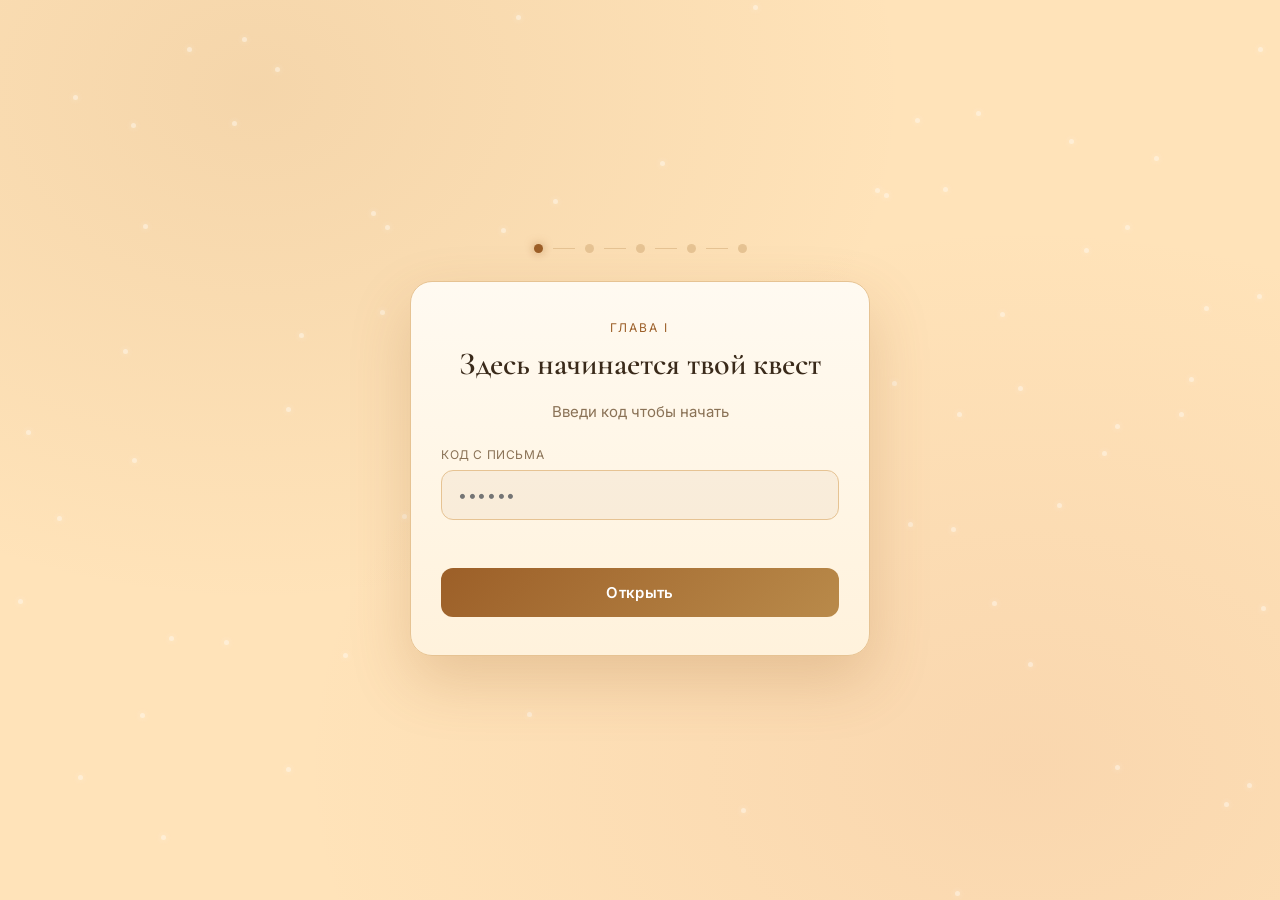
==== commit 450d508f: "Update index.html" ====
--- a/index.html
+++ b/index.html
@@ -437,6 +437,7 @@
     code2Verified:false, unlockTimestamp:null, adminOverride:false,
     quiz2Passed:false, quiz2LastScore:null,
     usedCode1:null,
+    fishingPassed:false,
     achievements:{ code1:false, quiz1:false, code2:false, quiz2:false }
   };
 }
@@ -488,7 +489,11 @@
   return Date.now() >= state.unlockTimestamp;
 }
 function render(){
-  renderConstellation();
+  renderConstellation(); // (или renderAchievementShelf — как у тебя называется, не трогай эту строку)
+  if(state.quiz1Passed && !state.fishingPassed){
+    window.location.href = 'game.html';
+    return;
+  }
   const idx = stageIndex();
   if(idx === 0){ showScreen('screen-code1'); }
   else if(idx === 1){ buildQuiz('quiz1', CONFIG.QUIZ1, 'quiz1-questions'); showScreen('screen-quiz1'); }
@@ -601,7 +606,7 @@
   const passed = score >= CONFIG.PASS_THRESHOLD;
   if(key === 'quiz1'){
     state.quiz1LastScore = score;
-    if(passed){ state.quiz1Passed = true; saveState(state); unlockAndShow('quiz1', render); }
+    if(passed){ state.quiz1Passed = true; saveState(state); unlockAndShow('quiz1', goToFishing); }
     else {
       saveState(state);
       document.getElementById('quiz1-score-fail').textContent =
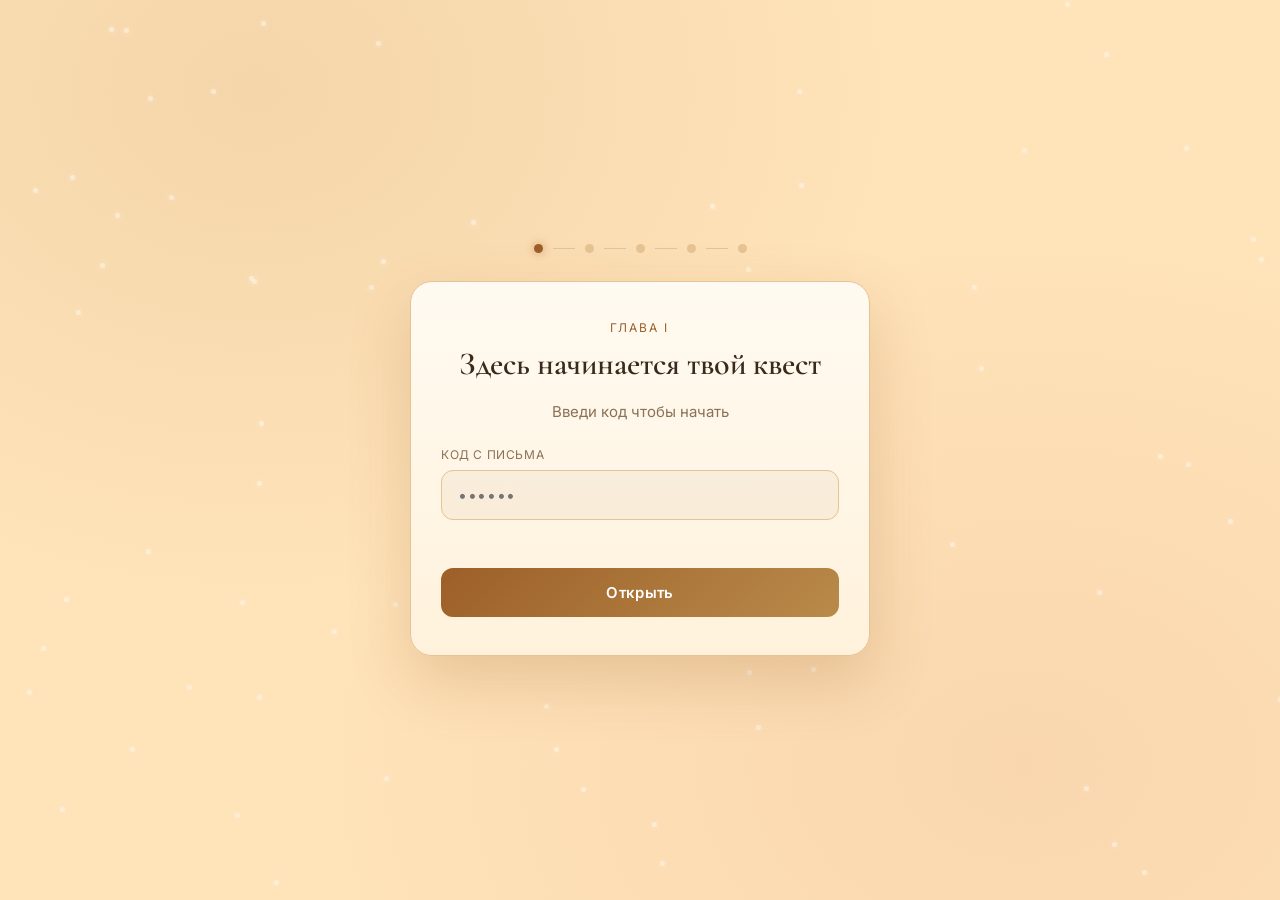
==== commit cf35a944: "Update index.html" ====
--- a/index.html
+++ b/index.html
@@ -624,7 +624,9 @@
     }
   }
 }
-
+function goToFishing(){
+  window.location.href = 'game.html';
+}
 function retryQuiz(key){
   quizProgress[key] = 0;
   quizAnswers[key] = {};
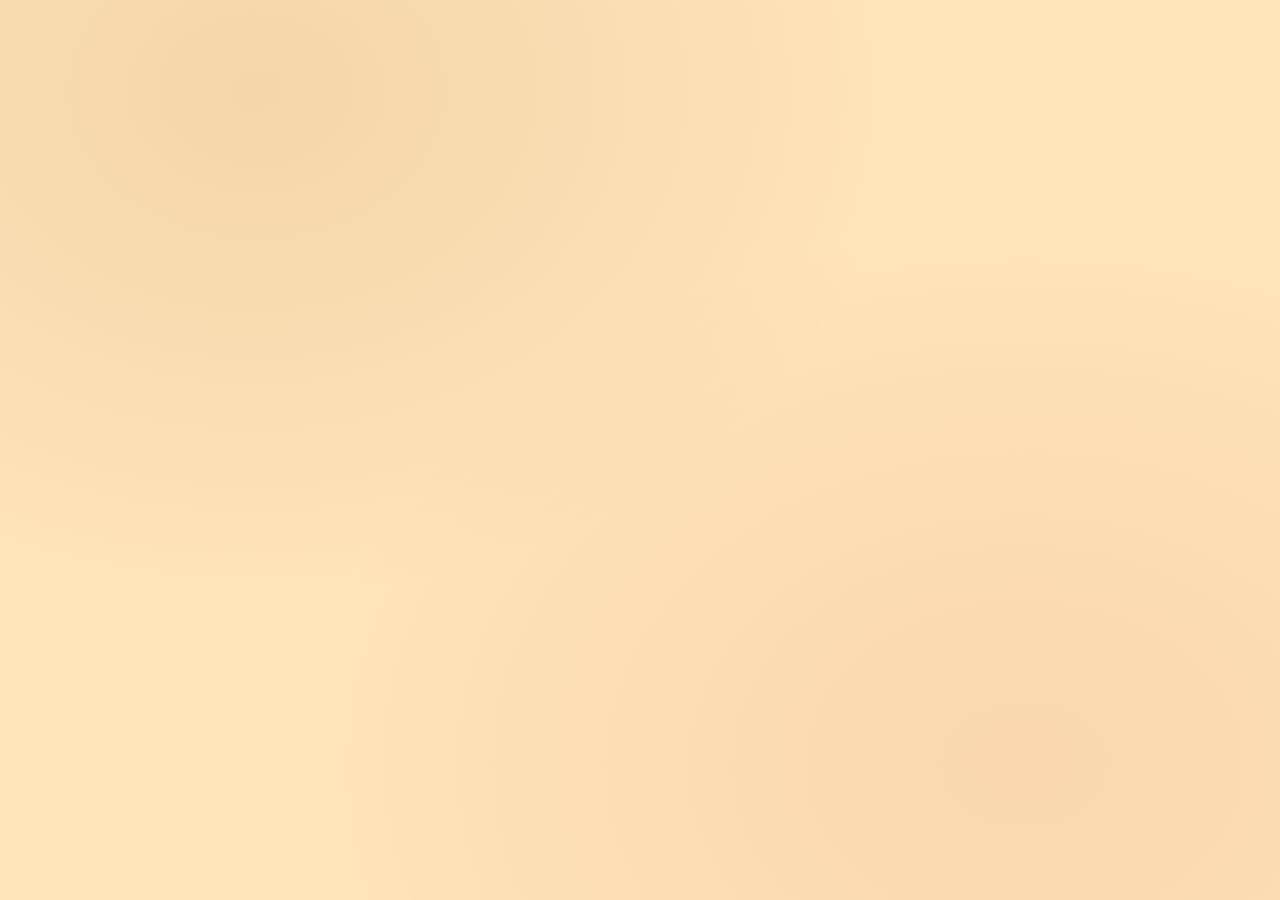
==== commit b9a22f53: "Update index.html" ====
--- a/index.html
+++ b/index.html
@@ -312,13 +312,8 @@
       <div class="eyebrow">Глава III</div>
       <h1>Ты справилась ✨</h1>
       <div class="score-badge" id="quiz1-score-success"></div>
-      <p id="gift1-text">Первый подарок уже твой. Загляни в <a href="https://drive.google.com/file/d/1e2ZIeO3JO203kvXvqHRI49w-bcsxi8FL/view?usp=sharing">Cюда</a>.</p>
-      <div class="field">
-        <label for="input-code2">Хочешь узнать, что дальше? Введи второй код</label>
-        <input type="text" id="input-code2" autocomplete="off" placeholder="••••••">
-      </div>
-      <div class="hint-error" id="error-code2"></div>
-      <button onclick="submitCode2()">Продолжить</button>
+      <p id="gift1-text">Первый подарок уже твой. Загляни в <a href="...">Cюда</a>.</p>
+      <button onclick="continueToLock()">Продолжить</button>
     </div>
   </div>
 
@@ -344,18 +339,23 @@
         </div>
       </div>
     </div>
-  </div>
-
-  <div class="screen" id="screen-quiz2">
+</div>
+
+  <div class="screen" id="screen-code2-entry">
     <div class="card">
       <div class="eyebrow">Глава V</div>
-      <h1>Финальное испытание</h1>
-      <p class="lead">Последний шаг перед финалом.</p>
-      <div id="quiz2-questions"></div>
-      <div class="hint-error" id="error-quiz2"></div>
-      <button id="quiz2-submit-btn" onclick="submitQuiz('quiz2')">Ответить</button>
-    </div>
-  </div>
+      <h1>Время пришло</h1>
+      <p>Хочешь узнать, что дальше? Введи второй код</p>
+      <div class="field">
+        <label for="input-code2">КОД</label>
+        <input type="text" id="input-code2" autocomplete="off" placeholder="••••••">
+      </div>
+      <div class="hint-error" id="error-code2"></div>
+      <button onclick="submitCode2()">Продолжить</button>
+    </div>
+  </div>
+
+  <div class="screen" id="screen-quiz2">
 
   <div class="screen" id="screen-quiz2-fail">
     <div class="card">
@@ -438,6 +438,7 @@
     quiz2Passed:false, quiz2LastScore:null,
     usedCode1:null,
     fishingPassed:false,
+    gift1Seen:false,
     achievements:{ code1:false, quiz1:false, code2:false, quiz2:false }
   };
 }
@@ -454,7 +455,7 @@
 })();
 
 const SCREENS = ['screen-code1','screen-quiz1','screen-quiz1-fail','screen-quiz1-success',
-                  'screen-lock','screen-quiz2','screen-quiz2-fail','screen-final'];
+                  'screen-lock','screen-code2-entry','screen-quiz2','screen-quiz2-fail','screen-final'];
 function showScreen(id){
   SCREENS.forEach(s=>{ document.getElementById(s).classList.remove('active'); });
   document.getElementById(id).classList.add('active');
@@ -462,10 +463,12 @@
 function stageIndex(){
   if(!state.code1Verified) return 0;
   if(!state.quiz1Passed) return 1;
-  if(!state.code2Verified) return 2;
+  if(!state.gift1Seen) return 2;
   if(!isUnlocked()) return 3;
-  if(!state.quiz2Passed) return 4;
-  return 5;
+  if(!state.code2Verified) return 4;
+  if(!state.quiz2Passed) return 5;
+  return 6;
+}
 }
 function renderConstellation(){
   const total = 5;
@@ -494,18 +497,31 @@
     window.location.href = 'game.html';
     return;
   }
-  const idx = stageIndex();
-  if(idx === 0){ showScreen('screen-code1'); }
-  else if(idx === 1){ buildQuiz('quiz1', CONFIG.QUIZ1, 'quiz1-questions'); showScreen('screen-quiz1'); }
-  else if(idx === 2){
-    document.getElementById('quiz1-score-success').textContent = 'Результат: ' + Math.round(state.quiz1LastScore*100) + '%';
-    document.getElementById('gift1-text').textContent = CONFIG.GIFT1_TEXT;
+const idx = stageIndex();
+  if(idx === 0){
+    showScreen('screen-code1');
+  } else if(idx === 1){
+    buildQuiz('quiz1', CONFIG.QUIZ1, 'quiz1-questions');
+    showScreen('screen-quiz1');
+  } else if(idx === 2){
+    document.getElementById('quiz1-score-success').textContent =
+      'Результат: ' + Math.round(state.quiz1LastScore*100) + '%';
     showScreen('screen-quiz1-success');
-  } else if(idx === 3){ showScreen('screen-lock'); startTimerLoop(); }
-  else if(idx === 4){ buildQuiz('quiz2', CONFIG.QUIZ2, 'quiz2-questions'); showScreen('screen-quiz2'); }
-  else if(idx === 5){
-    document.getElementById('quiz2-score-final').textContent = 'Результат: ' + Math.round(state.quiz2LastScore*100) + '%';
-    document.getElementById('gift2-text').textContent = CONFIG.GIFT2_TEXT;
+  } else if(idx === 3){
+    if(!state.unlockTimestamp){
+      state.unlockTimestamp = Date.now() + CONFIG.LOCK_DAYS*24*60*60*1000;
+      saveState(state);
+    }
+    showScreen('screen-lock');
+    startTimerLoop();
+  } else if(idx === 4){
+    showScreen('screen-code2-entry');
+  } else if(idx === 5){
+    buildQuiz('quiz2', CONFIG.QUIZ2, 'quiz2-questions');
+    showScreen('screen-quiz2');
+  } else if(idx === 6){
+    document.getElementById('quiz2-score-final').textContent =
+      'Результат: ' + Math.round(state.quiz2LastScore*100) + '%';
     showScreen('screen-final');
   }
 }
@@ -538,7 +554,6 @@
   const validCodes = CONFIG.CODE1.map(normalize).filter(c => c !== state.usedCode1);
   if(validCodes.includes(typed)){
     state.code2Verified = true;
-    if(!state.unlockTimestamp){ state.unlockTimestamp = Date.now() + CONFIG.LOCK_DAYS*24*60*60*1000; }
     saveState(state);
     errorEl.textContent = '';
     unlockAndShow('code2', render);
@@ -552,7 +567,11 @@
 
 let quizProgress = { quiz1: 0, quiz2: 0 };
 let quizAnswers  = { quiz1: {}, quiz2: {} };
-
+function continueToLock(){
+  state.gift1Seen = true;
+  saveState(state);
+  render();
+}
 function buildQuiz(key, questions, containerId){
   const container = document.getElementById(containerId);
   container.innerHTML = '';
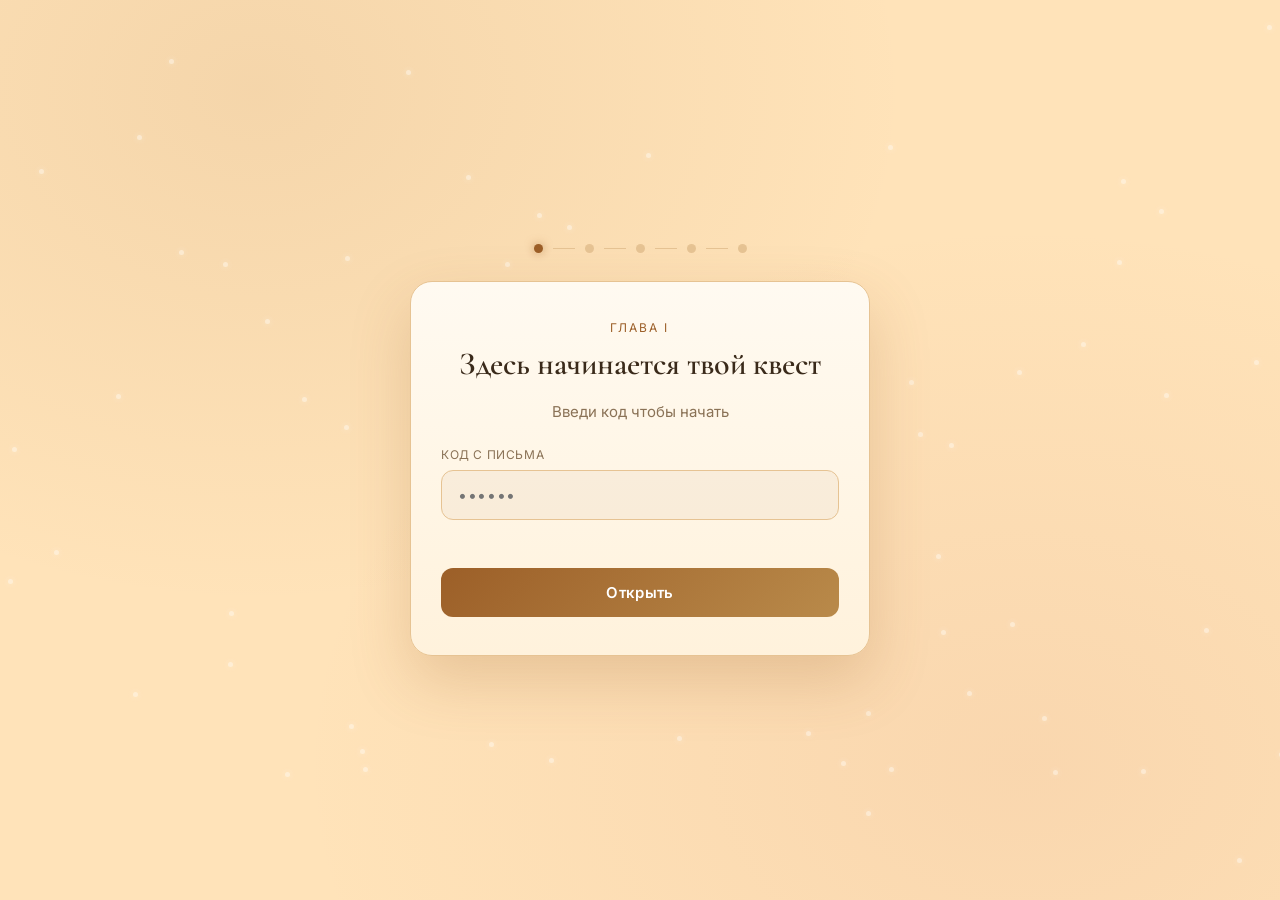
==== commit cf7a6fef: "Rename quiz2 to index.html" ====
--- a/index.html
+++ b/index.html
@@ -355,7 +355,16 @@
     </div>
   </div>
 
-  <div class="screen" id="screen-quiz2">
+<div class="screen" id="screen-quiz2">
+    <div class="card">
+      <div class="eyebrow">Глава V</div>
+      <h1>Финальное испытание</h1>
+      <p class="lead">Последний шаг перед финалом.</p>
+      <div id="quiz2-questions"></div>
+      <div class="hint-error" id="error-quiz2"></div>
+      <button id="quiz2-submit-btn" onclick="submitQuiz('quiz2')">Ответить</button>
+    </div>
+  </div>
 
   <div class="screen" id="screen-quiz2-fail">
     <div class="card">
@@ -468,7 +477,7 @@
   if(!state.code2Verified) return 4;
   if(!state.quiz2Passed) return 5;
   return 6;
-}
+
 }
 function renderConstellation(){
   const total = 5;
